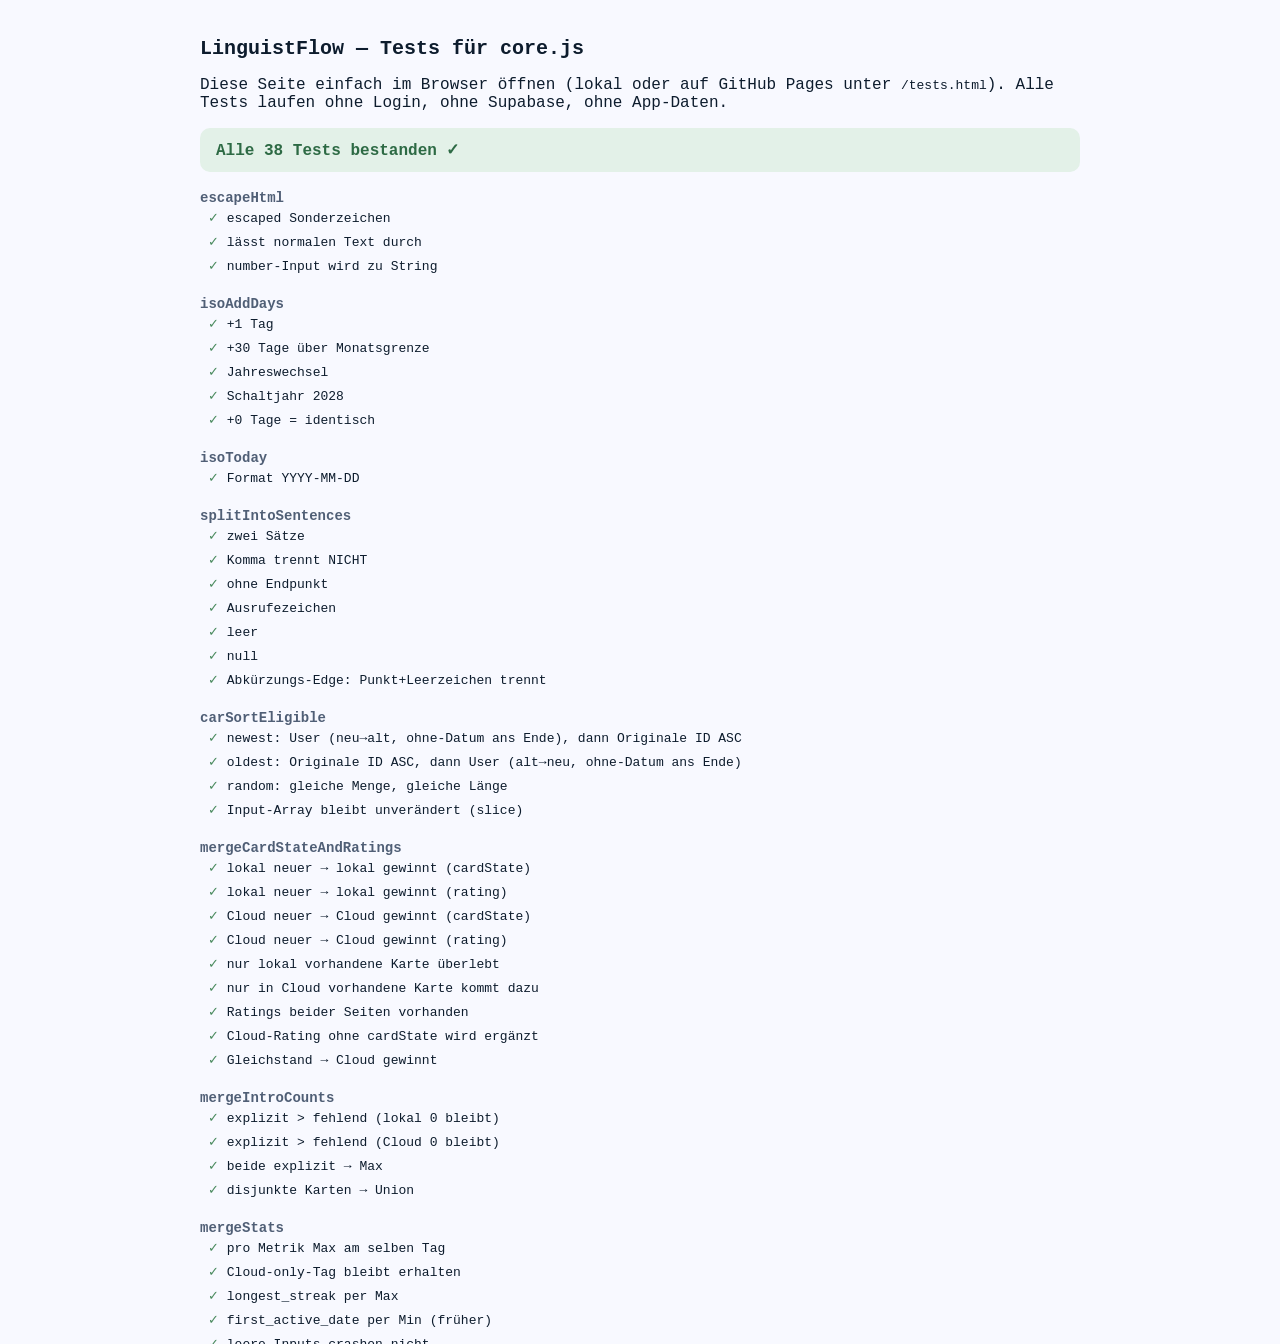
==== tests.html @ 462a8a88 "cleanup code" ====
<!DOCTYPE html>
<html lang="de">
<head>
<meta charset="UTF-8">
<title>LinguistFlow — Tests</title>
<style>
  body { font-family: ui-monospace, Menlo, Consolas, monospace; background: #f8f9ff; color: #0d1c2d; padding: 24px; max-width: 880px; margin: 0 auto; }
  h1 { font-size: 20px; }
  #summary { font-size: 16px; font-weight: 700; padding: 12px 16px; border-radius: 10px; margin: 16px 0; }
  #summary.ok { background: #e3f1e8; color: #2d6a44; }
  #summary.fail { background: #ffdad6; color: #ba1a1a; }
  .t { padding: 4px 8px; border-radius: 6px; font-size: 13px; }
  .t.pass::before { content: "✓ "; color: #4a8a5e; }
  .t.fail::before { content: "✗ "; color: #ba1a1a; }
  .t.fail { background: #ffdad6; font-weight: 700; }
  .group { margin-top: 18px; font-weight: 700; font-size: 14px; color: #505f76; }
</style>
</head>
<body>
<h1>LinguistFlow — Tests für core.js</h1>
<p>Diese Seite einfach im Browser öffnen (lokal oder auf GitHub Pages unter <code>/tests.html</code>).
Alle Tests laufen ohne Login, ohne Supabase, ohne App-Daten.</p>
<div id="summary">Läuft …</div>
<div id="results"></div>

<script src="core.js"></script>
<script>
(function () {
  let pass = 0, fail = 0, currentGroup = "";
  const results = document.getElementById("results");

  function group(name) {
    currentGroup = name;
    const el = document.createElement("div");
    el.className = "group";
    el.textContent = name;
    results.appendChild(el);
  }
  function check(name, actual, expected) {
    const ok = JSON.stringify(actual) === JSON.stringify(expected);
    const el = document.createElement("div");
    el.className = "t " + (ok ? "pass" : "fail");
    el.textContent = name + (ok ? "" : "  —  erwartet: " + JSON.stringify(expected) + "  erhalten: " + JSON.stringify(actual));
    results.appendChild(el);
    if (ok) pass++; else { fail++; console.error("[FAIL]", currentGroup, name, { expected: expected, actual: actual }); }
  }

  // ===== escapeHtml =====
  group("escapeHtml");
  check("escaped Sonderzeichen", escapeHtml('<b a="1">&\'</b>'), "&lt;b a=&quot;1&quot;&gt;&amp;&#39;&lt;/b&gt;");
  check("lässt normalen Text durch", escapeHtml("Hola qué tal"), "Hola qué tal");
  check("number-Input wird zu String", escapeHtml(42), "42");

  // ===== isoAddDays =====
  group("isoAddDays");
  check("+1 Tag", isoAddDays("2026-06-11", 1), "2026-06-12");
  check("+30 Tage über Monatsgrenze", isoAddDays("2026-06-15", 30), "2026-07-15");
  check("Jahreswechsel", isoAddDays("2025-12-31", 1), "2026-01-01");
  check("Schaltjahr 2028", isoAddDays("2028-02-28", 1), "2028-02-29");
  check("+0 Tage = identisch", isoAddDays("2026-06-11", 0), "2026-06-11");

  // ===== isoToday =====
  group("isoToday");
  check("Format YYYY-MM-DD", /^\d{4}-\d{2}-\d{2}$/.test(isoToday()), true);

  // ===== splitIntoSentences =====
  group("splitIntoSentences");
  check("zwei Sätze", splitIntoSentences("Hola. Qué tal?"), ["Hola.", "Qué tal?"]);
  check("Komma trennt NICHT", splitIntoSentences("Hola, qué tal."), ["Hola, qué tal."]);
  check("ohne Endpunkt", splitIntoSentences("Hola qué tal"), ["Hola qué tal"]);
  check("Ausrufezeichen", splitIntoSentences("¡Buenos días! ¿Cómo estás? Bien."), ["¡Buenos días!", "¿Cómo estás?", "Bien."]);
  check("leer", splitIntoSentences(""), []);
  check("null", splitIntoSentences(null), []);
  check("Abkürzungs-Edge: Punkt+Leerzeichen trennt", splitIntoSentences("Uno. Dos."), ["Uno.", "Dos."]);

  // ===== carSortEligible =====
  group("carSortEligible");
  const cards = [
    { id: 3 },                                          // Original
    { id: 1 },                                          // Original
    { id: 90, created_at: "2026-05-01T10:00:00Z" },     // User, älter
    { id: 99, created_at: "2026-06-01T10:00:00Z" },     // User, neuer
    { id: 95 },                                         // User, OHNE Datum (Migrations-Rest)
  ];
  const newest = carSortEligible(cards, "newest").map(function (s) { return s.id; });
  check("newest: User (neu→alt, ohne-Datum ans Ende), dann Originale ID ASC", newest, [99, 90, 95, 1, 3]);
  const oldest = carSortEligible(cards, "oldest").map(function (s) { return s.id; });
  check("oldest: Originale ID ASC, dann User (alt→neu, ohne-Datum ans Ende)", oldest, [1, 3, 90, 99, 95]);
  const rand = carSortEligible(cards, "random");
  check("random: gleiche Menge, gleiche Länge", rand.map(function (s) { return s.id; }).sort(function (a, b) { return a - b; }), [1, 3, 90, 95, 99]);
  check("Input-Array bleibt unverändert (slice)", cards.map(function (s) { return s.id; }), [3, 1, 90, 99, 95]);

  // ===== mergeCardStateAndRatings =====
  group("mergeCardStateAndRatings");
  const r1 = mergeCardStateAndRatings(
    { "5": { interval_days: 1, due_at: "2026-06-12", last_reviewed_at: "2026-06-11" } },
    { "5": 1 },
    { "5": { interval_days: 30, due_at: "2026-07-01", last_reviewed_at: "2026-06-01" } },
    { "5": "learned" }
  );
  check("lokal neuer → lokal gewinnt (cardState)", r1.cardState["5"].due_at, "2026-06-12");
  check("lokal neuer → lokal gewinnt (rating)", r1.ratings["5"], 1);

  const r2 = mergeCardStateAndRatings(
    { "5": { interval_days: 1, due_at: "2026-06-02", last_reviewed_at: "2026-06-01" } },
    { "5": 1 },
    { "5": { interval_days: 30, due_at: "2026-07-10", last_reviewed_at: "2026-06-10" } },
    { "5": "learned" }
  );
  check("Cloud neuer → Cloud gewinnt (cardState)", r2.cardState["5"].due_at, "2026-07-10");
  check("Cloud neuer → Cloud gewinnt (rating)", r2.ratings["5"], "learned");

  const r3 = mergeCardStateAndRatings(
    { "7": { interval_days: 3, due_at: "2026-06-14", last_reviewed_at: "2026-06-11" } }, { "7": 2 },
    { "9": { interval_days: 7, due_at: "2026-06-18", last_reviewed_at: "2026-06-11" } }, { "9": 3 }
  );
  check("nur lokal vorhandene Karte überlebt", r3.cardState["7"].due_at, "2026-06-14");
  check("nur in Cloud vorhandene Karte kommt dazu", r3.cardState["9"].due_at, "2026-06-18");
  check("Ratings beider Seiten vorhanden", [r3.ratings["7"], r3.ratings["9"]], [2, 3]);

  const r4 = mergeCardStateAndRatings({}, {}, {}, { "12": 2 });
  check("Cloud-Rating ohne cardState wird ergänzt", r4.ratings["12"], 2);

  const r5 = mergeCardStateAndRatings(
    { "5": { interval_days: 1, due_at: "2026-06-12", last_reviewed_at: "2026-06-11" } }, { "5": 1 },
    { "5": { interval_days: 30, due_at: "2026-07-11", last_reviewed_at: "2026-06-11" } }, { "5": "learned" }
  );
  check("Gleichstand → Cloud gewinnt", r5.ratings["5"], "learned");

  // ===== mergeIntroCounts =====
  group("mergeIntroCounts");
  check("explizit > fehlend (lokal 0 bleibt)", mergeIntroCounts({ "5": 0 }, {}), { "5": 0 });
  check("explizit > fehlend (Cloud 0 bleibt)", mergeIntroCounts({}, { "5": 0 }), { "5": 0 });
  check("beide explizit → Max", mergeIntroCounts({ "5": 3 }, { "5": 1 }), { "5": 3 });
  check("disjunkte Karten → Union", mergeIntroCounts({ "5": 2 }, { "6": 4 }), { "5": 2, "6": 4 });

  // ===== mergeStats =====
  group("mergeStats");
  const st = mergeStats(
    { daily: { "2026-06-10": { plays: 30, rated: 2 } }, all_time: { longest_streak: 5, first_active_date: "2026-04-01" } },
    { daily: { "2026-06-10": { plays: 10, reveals: 4 }, "2026-06-09": { plays: 50 } }, all_time: { longest_streak: 3, first_active_date: "2026-05-01" } }
  );
  check("pro Metrik Max am selben Tag", st.daily["2026-06-10"], { plays: 30, rated: 2, reveals: 4 });
  check("Cloud-only-Tag bleibt erhalten", st.daily["2026-06-09"], { plays: 50 });
  check("longest_streak per Max", st.all_time.longest_streak, 5);
  check("first_active_date per Min (früher)", st.all_time.first_active_date, "2026-04-01");
  check("leere Inputs crashen nicht", mergeStats(undefined, undefined), { daily: {}, all_time: {} });

  // ===== Summary =====
  const summary = document.getElementById("summary");
  summary.textContent = fail === 0
    ? ("Alle " + pass + " Tests bestanden ✓")
    : (fail + " von " + (pass + fail) + " Tests FEHLGESCHLAGEN");
  summary.className = fail === 0 ? "ok" : "fail";
})();
</script>
</body>
</html>
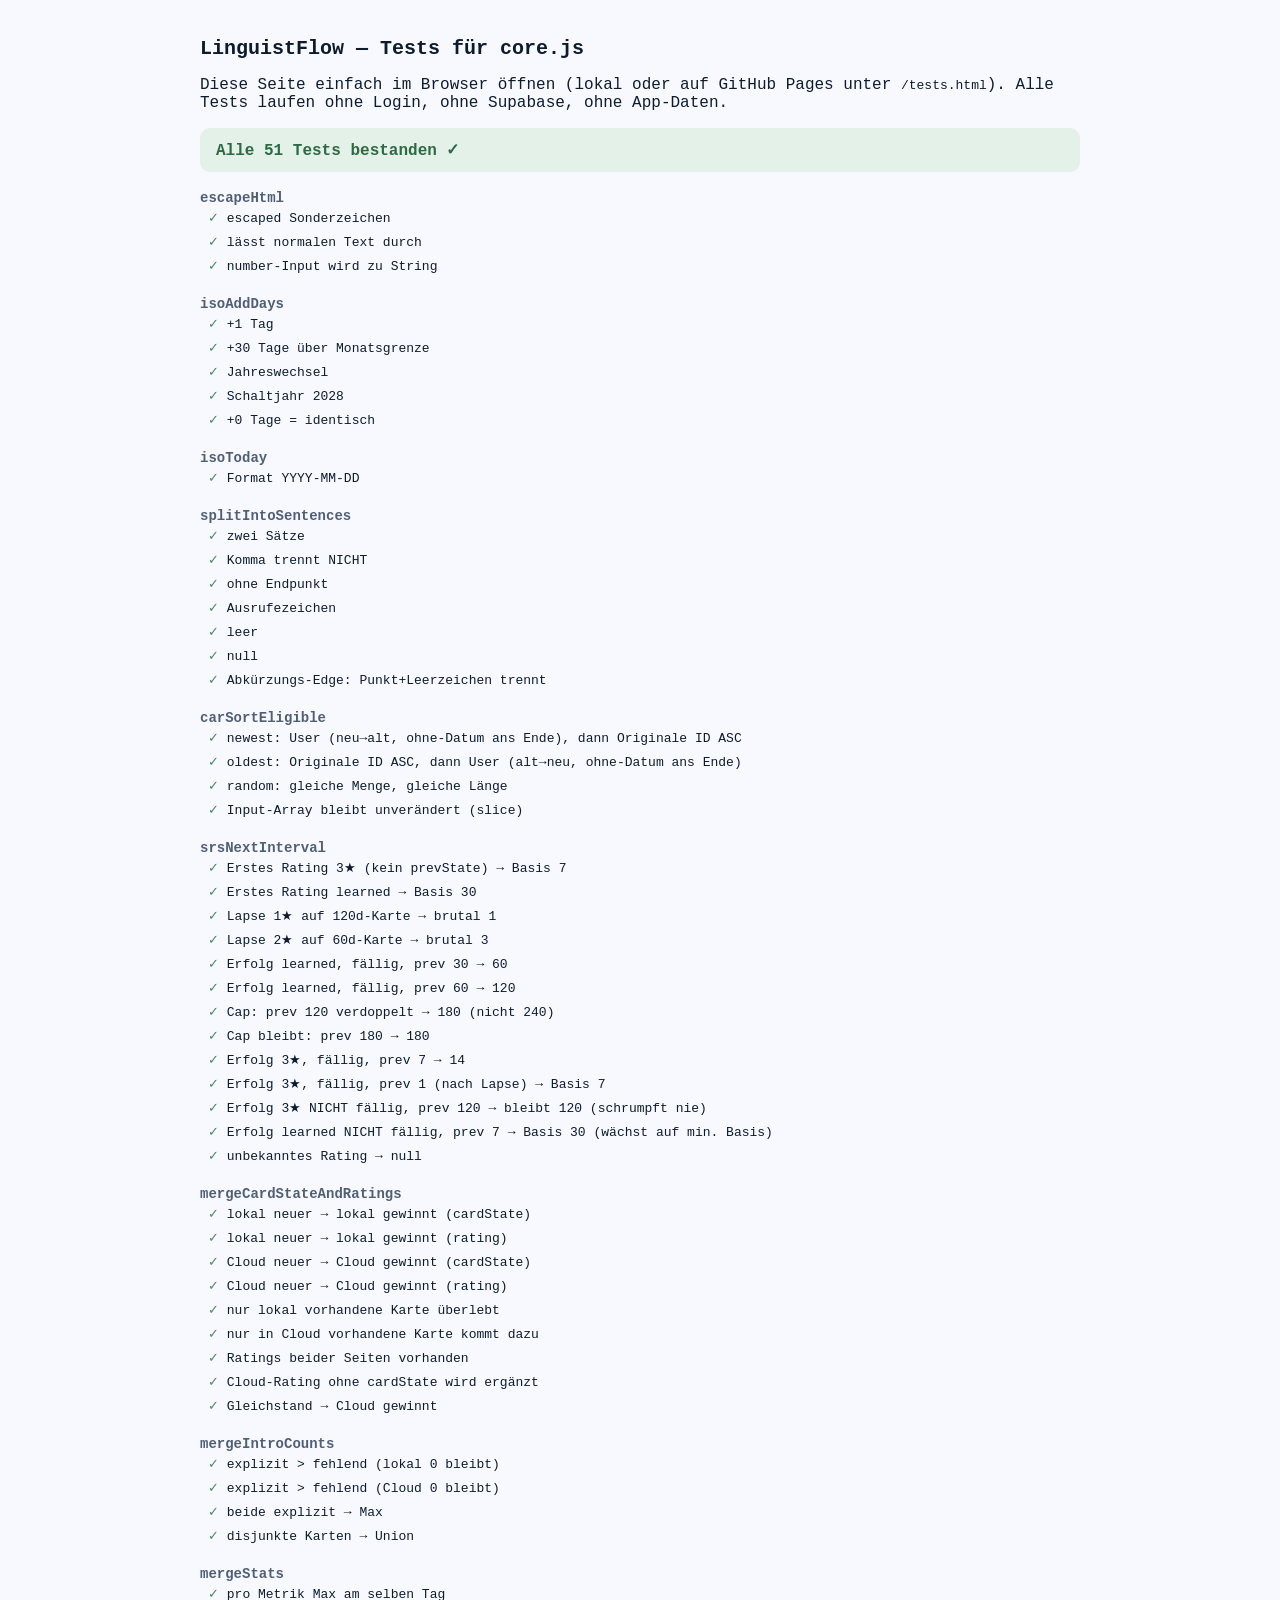
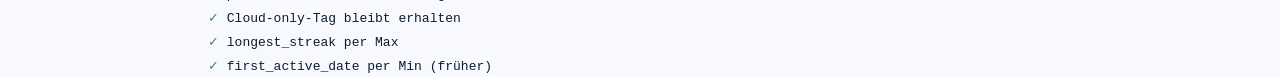
==== commit 2f94520d: "cleanup" ====
--- a/tests.html
+++ b/tests.html
@@ -90,6 +90,24 @@
   check("random: gleiche Menge, gleiche Länge", rand.map(function (s) { return s.id; }).sort(function (a, b) { return a - b; }), [1, 3, 90, 95, 99]);
   check("Input-Array bleibt unverändert (slice)", cards.map(function (s) { return s.id; }), [3, 1, 90, 99, 95]);
 
+  // ===== srsNextInterval (SRS-Graduation) =====
+  group("srsNextInterval");
+  const IV = { 1: 1, 2: 3, 3: 7, learned: 30 };
+  const CAP = 180;
+  check("Erstes Rating 3★ (kein prevState) → Basis 7", srsNextInterval(null, 3, true, IV, CAP), 7);
+  check("Erstes Rating learned → Basis 30", srsNextInterval(null, "learned", true, IV, CAP), 30);
+  check("Lapse 1★ auf 120d-Karte → brutal 1", srsNextInterval({ interval_days: 120 }, 1, true, IV, CAP), 1);
+  check("Lapse 2★ auf 60d-Karte → brutal 3", srsNextInterval({ interval_days: 60 }, 2, true, IV, CAP), 3);
+  check("Erfolg learned, fällig, prev 30 → 60", srsNextInterval({ interval_days: 30 }, "learned", true, IV, CAP), 60);
+  check("Erfolg learned, fällig, prev 60 → 120", srsNextInterval({ interval_days: 60 }, "learned", true, IV, CAP), 120);
+  check("Cap: prev 120 verdoppelt → 180 (nicht 240)", srsNextInterval({ interval_days: 120 }, "learned", true, IV, CAP), 180);
+  check("Cap bleibt: prev 180 → 180", srsNextInterval({ interval_days: 180 }, "learned", true, IV, CAP), 180);
+  check("Erfolg 3★, fällig, prev 7 → 14", srsNextInterval({ interval_days: 7 }, 3, true, IV, CAP), 14);
+  check("Erfolg 3★, fällig, prev 1 (nach Lapse) → Basis 7", srsNextInterval({ interval_days: 1 }, 3, true, IV, CAP), 7);
+  check("Erfolg 3★ NICHT fällig, prev 120 → bleibt 120 (schrumpft nie)", srsNextInterval({ interval_days: 120 }, 3, false, IV, CAP), 120);
+  check("Erfolg learned NICHT fällig, prev 7 → Basis 30 (wächst auf min. Basis)", srsNextInterval({ interval_days: 7 }, "learned", false, IV, CAP), 30);
+  check("unbekanntes Rating → null", srsNextInterval(null, "x", true, IV, CAP), null);
+
   // ===== mergeCardStateAndRatings =====
   group("mergeCardStateAndRatings");
   const r1 = mergeCardStateAndRatings(
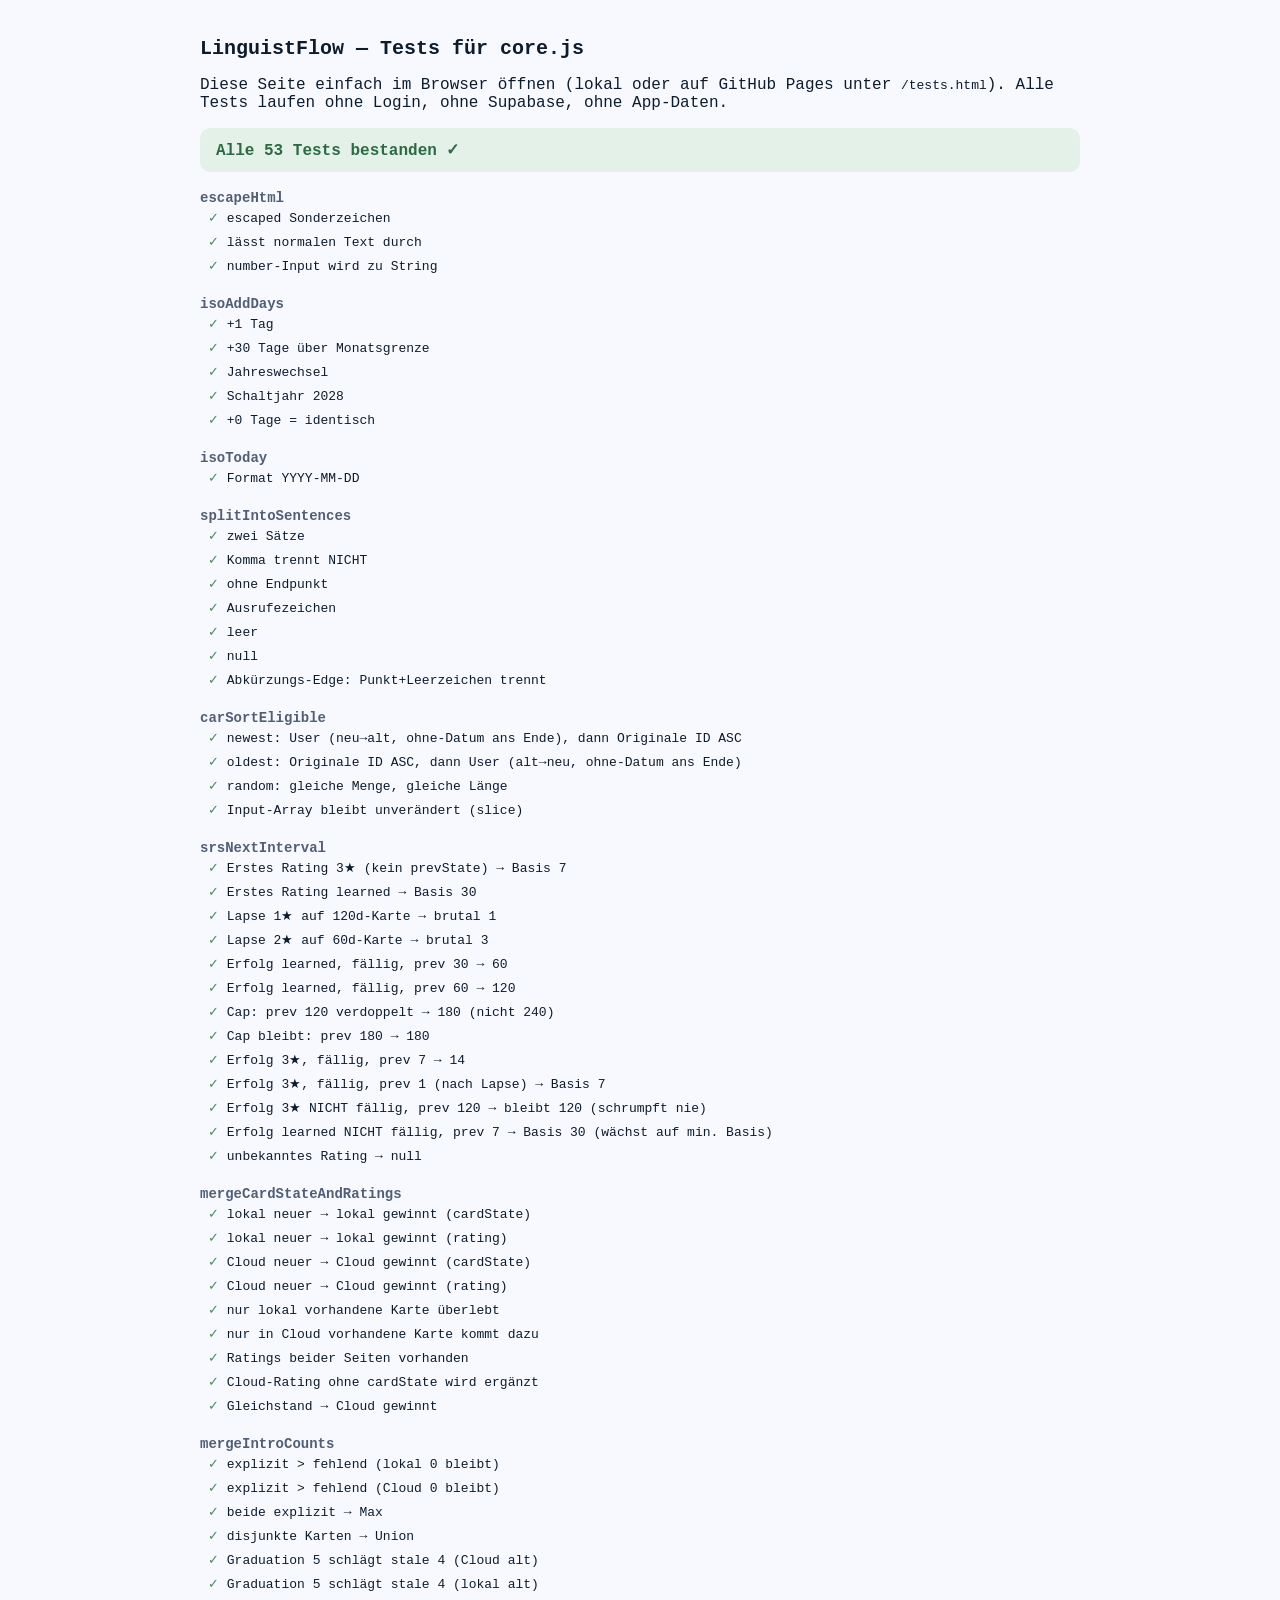
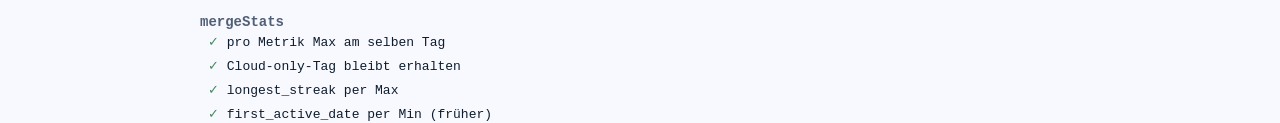
==== commit 034d0cfc: "bugfix intro" ====
--- a/tests.html
+++ b/tests.html
@@ -151,6 +151,10 @@
   check("explizit > fehlend (Cloud 0 bleibt)", mergeIntroCounts({}, { "5": 0 }), { "5": 0 });
   check("beide explizit → Max", mergeIntroCounts({ "5": 3 }, { "5": 1 }), { "5": 3 });
   check("disjunkte Karten → Union", mergeIntroCounts({ "5": 2 }, { "6": 4 }), { "5": 2, "6": 4 });
+  // Regression Juni 2026: Graduation (explizite 5) darf von einem veralteten
+  // Wert der Gegenseite NICHT rückgängig gemacht werden.
+  check("Graduation 5 schlägt stale 4 (Cloud alt)", mergeIntroCounts({ "7": 5 }, { "7": 4 }), { "7": 5 });
+  check("Graduation 5 schlägt stale 4 (lokal alt)", mergeIntroCounts({ "7": 4 }, { "7": 5 }), { "7": 5 });
 
   // ===== mergeStats =====
   group("mergeStats");
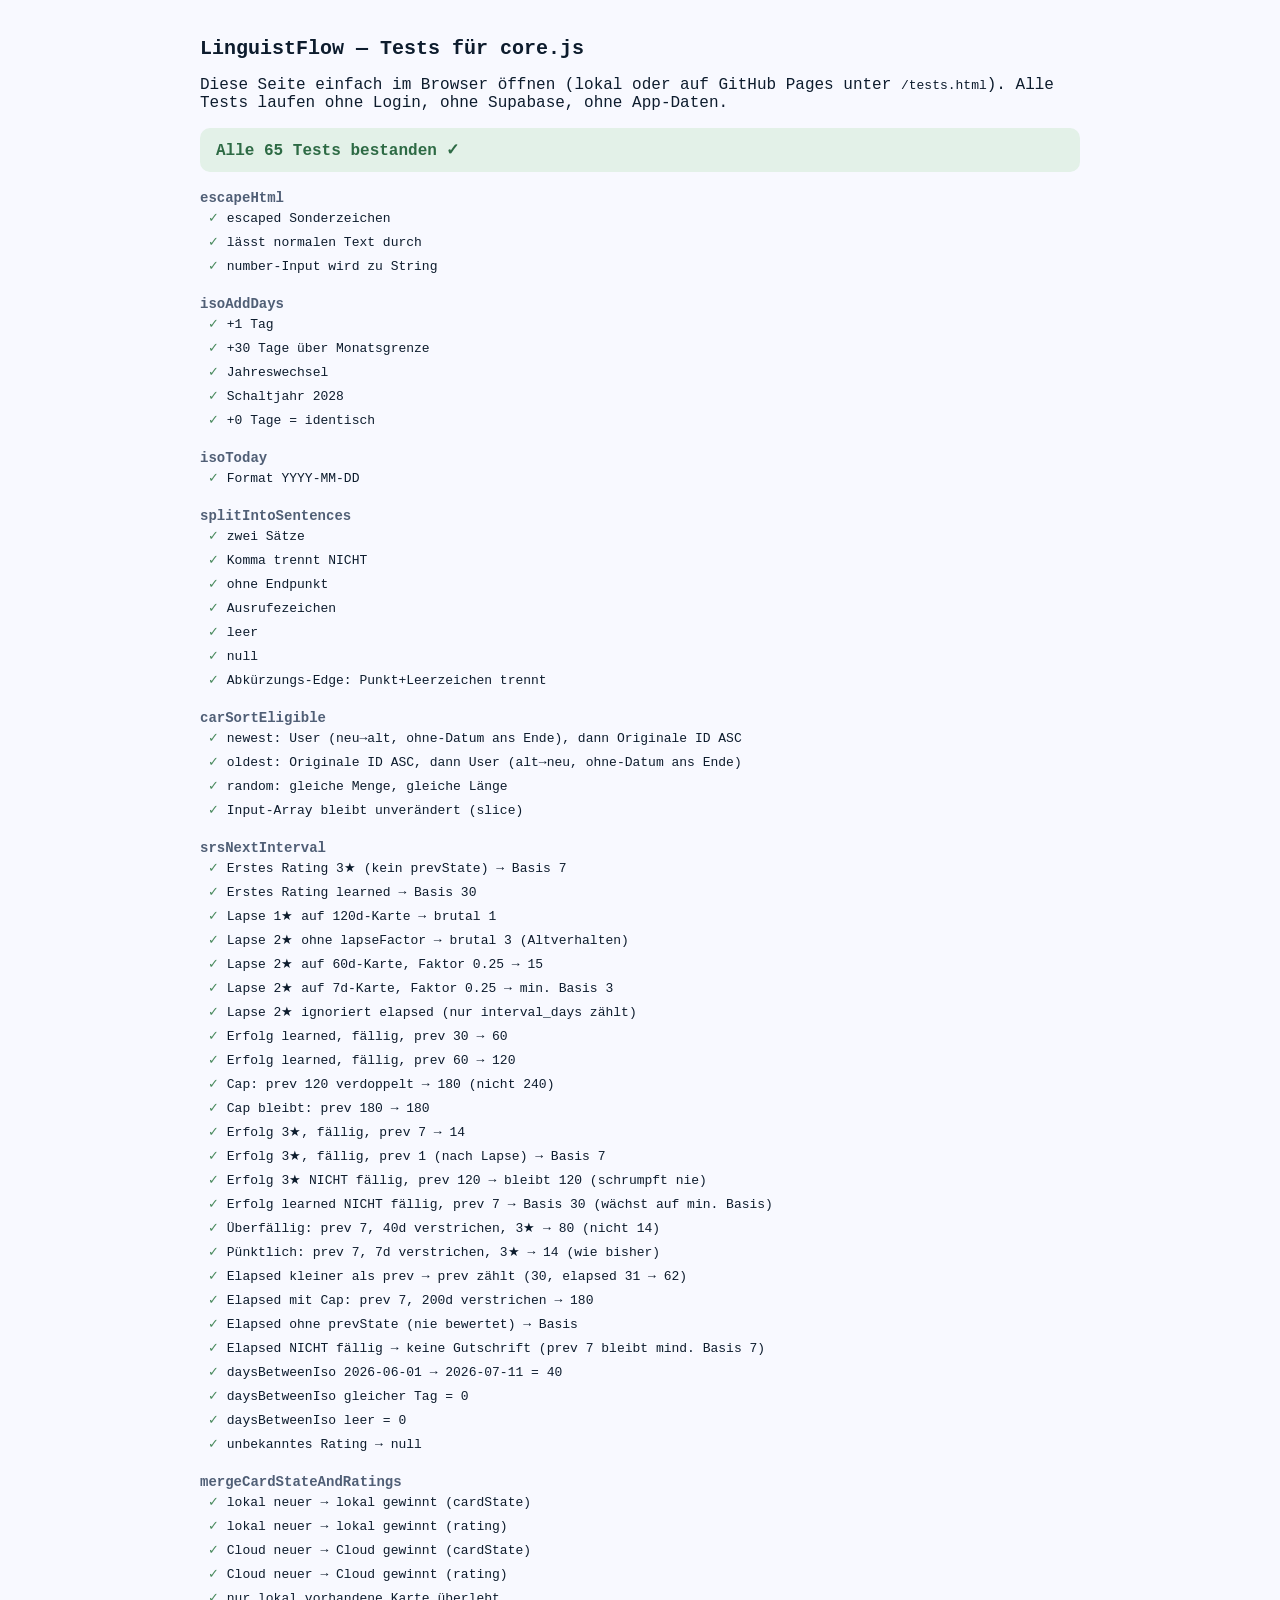
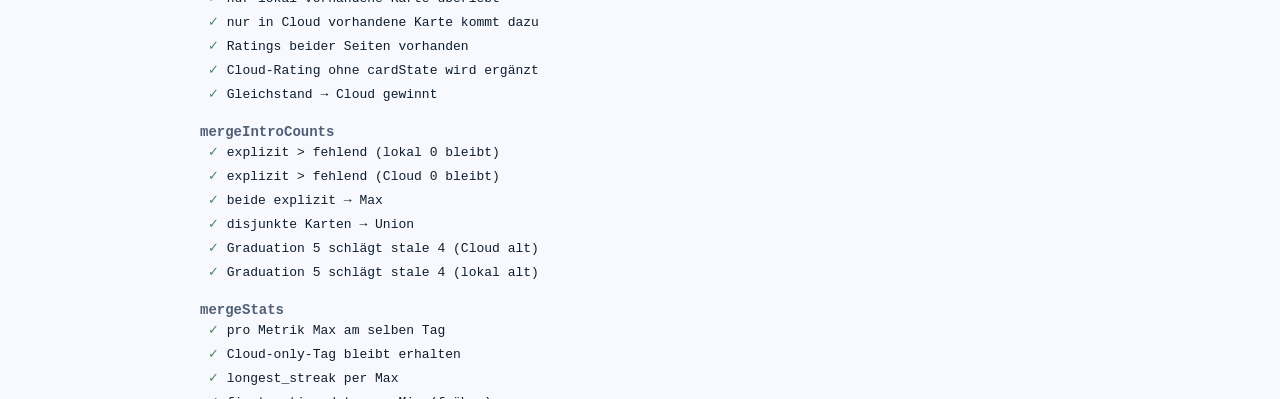
==== commit 7e952cf0: "fix spaced repetition goals" ====
--- a/tests.html
+++ b/tests.html
@@ -94,10 +94,14 @@
   group("srsNextInterval");
   const IV = { 1: 1, 2: 3, 3: 7, learned: 30 };
   const CAP = 180;
+  const LF = 0.25;
   check("Erstes Rating 3★ (kein prevState) → Basis 7", srsNextInterval(null, 3, true, IV, CAP), 7);
   check("Erstes Rating learned → Basis 30", srsNextInterval(null, "learned", true, IV, CAP), 30);
-  check("Lapse 1★ auf 120d-Karte → brutal 1", srsNextInterval({ interval_days: 120 }, 1, true, IV, CAP), 1);
-  check("Lapse 2★ auf 60d-Karte → brutal 3", srsNextInterval({ interval_days: 60 }, 2, true, IV, CAP), 3);
+  check("Lapse 1★ auf 120d-Karte → brutal 1", srsNextInterval({ interval_days: 120 }, 1, true, IV, CAP, 50, LF), 1);
+  check("Lapse 2★ ohne lapseFactor → brutal 3 (Altverhalten)", srsNextInterval({ interval_days: 60 }, 2, true, IV, CAP), 3);
+  check("Lapse 2★ auf 60d-Karte, Faktor 0.25 → 15", srsNextInterval({ interval_days: 60 }, 2, true, IV, CAP, 0, LF), 15);
+  check("Lapse 2★ auf 7d-Karte, Faktor 0.25 → min. Basis 3", srsNextInterval({ interval_days: 7 }, 2, true, IV, CAP, 0, LF), 3);
+  check("Lapse 2★ ignoriert elapsed (nur interval_days zählt)", srsNextInterval({ interval_days: 8 }, 2, true, IV, CAP, 400, LF), 3);
   check("Erfolg learned, fällig, prev 30 → 60", srsNextInterval({ interval_days: 30 }, "learned", true, IV, CAP), 60);
   check("Erfolg learned, fällig, prev 60 → 120", srsNextInterval({ interval_days: 60 }, "learned", true, IV, CAP), 120);
   check("Cap: prev 120 verdoppelt → 180 (nicht 240)", srsNextInterval({ interval_days: 120 }, "learned", true, IV, CAP), 180);
@@ -106,6 +110,16 @@
   check("Erfolg 3★, fällig, prev 1 (nach Lapse) → Basis 7", srsNextInterval({ interval_days: 1 }, 3, true, IV, CAP), 7);
   check("Erfolg 3★ NICHT fällig, prev 120 → bleibt 120 (schrumpft nie)", srsNextInterval({ interval_days: 120 }, 3, false, IV, CAP), 120);
   check("Erfolg learned NICHT fällig, prev 7 → Basis 30 (wächst auf min. Basis)", srsNextInterval({ interval_days: 7 }, "learned", false, IV, CAP), 30);
+  // Elapsed-Time-Gutschrift (Okt 2026)
+  check("Überfällig: prev 7, 40d verstrichen, 3★ → 80 (nicht 14)", srsNextInterval({ interval_days: 7 }, 3, true, IV, CAP, 40), 80);
+  check("Pünktlich: prev 7, 7d verstrichen, 3★ → 14 (wie bisher)", srsNextInterval({ interval_days: 7 }, 3, true, IV, CAP, 7), 14);
+  check("Elapsed kleiner als prev → prev zählt (30, elapsed 31 → 62)", srsNextInterval({ interval_days: 30 }, "learned", true, IV, CAP, 31), 62);
+  check("Elapsed mit Cap: prev 7, 200d verstrichen → 180", srsNextInterval({ interval_days: 7 }, 3, true, IV, CAP, 200), 180);
+  check("Elapsed ohne prevState (nie bewertet) → Basis", srsNextInterval(null, 3, true, IV, CAP, 40), 7);
+  check("Elapsed NICHT fällig → keine Gutschrift (prev 7 bleibt mind. Basis 7)", srsNextInterval({ interval_days: 7 }, 3, false, IV, CAP, 40), 7);
+  check("daysBetweenIso 2026-06-01 → 2026-07-11 = 40", daysBetweenIso("2026-06-01", "2026-07-11"), 40);
+  check("daysBetweenIso gleicher Tag = 0", daysBetweenIso("2026-06-01", "2026-06-01"), 0);
+  check("daysBetweenIso leer = 0", daysBetweenIso(null, "2026-06-01"), 0);
   check("unbekanntes Rating → null", srsNextInterval(null, "x", true, IV, CAP), null);
 
   // ===== mergeCardStateAndRatings =====
